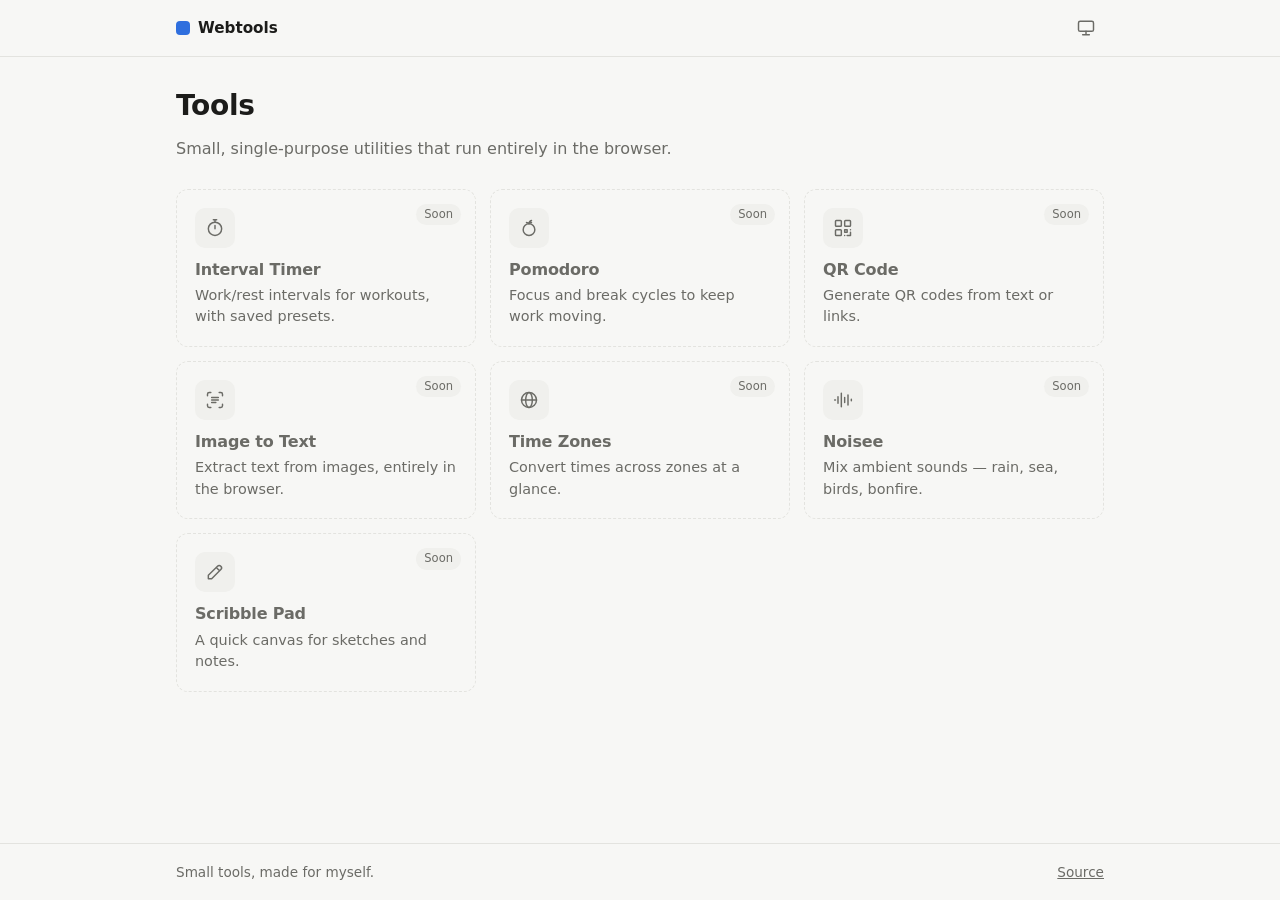
==== docs/index.html @ f3bee762 "setup index.html" ====
<!DOCTYPE html>
<html lang="en">
<head>
  <meta charset="UTF-8">
  <meta name="viewport" content="width=device-width, initial-scale=1.0">
  <title>Webtools</title>
  <link rel="icon" href="assets/favicon.svg" type="image/svg+xml">
  <link rel="stylesheet" href="assets/css/base.css">
  <script src="assets/js/tools.js"></script>
  <script src="assets/js/site.js"></script>
  <style>
    .intro {
      margin-bottom: 28px;
    }

    .intro p {
      margin: 0;
    }

    .tool-grid {
      display: grid;
      grid-template-columns: repeat(auto-fill, minmax(240px, 1fr));
      gap: 14px;
      margin: 0;
      padding: 0;
      list-style: none;
    }

    .tool-card {
      position: relative;
      display: flex;
      flex-direction: column;
      gap: 6px;
      height: 100%;
      padding: 18px;
      background: var(--surface);
      border: 1px solid var(--border);
      border-radius: var(--radius);
      box-shadow: var(--shadow);
      color: var(--text);
      text-decoration: none;
      transition: transform 0.15s ease, box-shadow 0.15s ease, border-color 0.15s ease;
    }

    a.tool-card:hover {
      transform: translateY(-2px);
      box-shadow: var(--shadow-hover);
      border-color: var(--accent);
    }

    .tool-card__icon {
      display: grid;
      place-items: center;
      width: 40px;
      height: 40px;
      margin-bottom: 6px;
      border-radius: 10px;
      background: var(--surface-2);
      color: var(--accent);
    }

    .tool-card__name {
      margin: 0;
      font-size: 1rem;
      font-weight: 600;
    }

    .tool-card__desc {
      margin: 0;
      font-size: 0.9rem;
      color: var(--text-muted);
    }

    .tool-card--soon {
      box-shadow: none;
      background: transparent;
      border-style: dashed;
    }

    .tool-card--soon .tool-card__icon {
      color: var(--text-muted);
    }

    .tool-card--soon .tool-card__name {
      color: var(--text-muted);
    }

    .badge {
      position: absolute;
      top: 14px;
      right: 14px;
      padding: 2px 8px;
      border-radius: 999px;
      background: var(--surface-2);
      color: var(--text-muted);
      font-size: 0.72rem;
      font-weight: 500;
    }
  </style>
</head>
<body>
  <site-header></site-header>

  <main>
    <section class="intro">
      <h1>Tools</h1>
      <p class="muted">Small, single-purpose utilities that run entirely in the browser.</p>
    </section>

    <ul class="tool-grid" id="tool-grid"></ul>
  </main>

  <site-footer></site-footer>

  <script>
    const grid = document.getElementById("tool-grid");

    // Live tools first, keeping registry order within each group.
    const tools = [...TOOLS].sort((a, b) => (a.status === "live" ? 0 : 1) - (b.status === "live" ? 0 : 1));

    grid.innerHTML = tools
      .map((tool) => {
        const live = tool.status === "live";
        const tag = live ? "a" : "div";
        const attrs = live ? `href="${Site.toolUrl(tool.slug)}"` : 'aria-disabled="true"';
        return `
          <li>
            <${tag} class="tool-card${live ? "" : " tool-card--soon"}" ${attrs}>
              <span class="tool-card__icon">${Site.svg(tool.icon)}</span>
              <h2 class="tool-card__name">${tool.name}</h2>
              <p class="tool-card__desc">${tool.desc}</p>
              ${live ? "" : '<span class="badge">Soon</span>'}
            </${tag}>
          </li>`;
      })
      .join("");
  </script>
</body>
</html>
---- docs/assets/css/base.css ----
/*
 * Base styles shared by every page: tokens, light/dark themes,
 * layout, header/footer, and common controls.
 * Tool-specific styles go in the tool's own folder.
 */

/* ---------- Tokens ---------- */

:root {
  color-scheme: light;

  --bg: #f7f7f5;
  --surface: #ffffff;
  --surface-2: #f0f0ed;
  --border: #e3e3df;
  --text: #1c1c1a;
  --text-muted: #6b6b66;
  --accent: #2f6fde;
  --accent-text: #ffffff;
  --danger: #d0453a;
  --success: #2e9c5a;
  --shadow: 0 1px 2px rgb(0 0 0 / 0.04), 0 4px 16px rgb(0 0 0 / 0.04);
  --shadow-hover: 0 2px 4px rgb(0 0 0 / 0.05), 0 10px 28px rgb(0 0 0 / 0.08);

  --font: system-ui, -apple-system, "Segoe UI", Roboto, sans-serif;
  --mono: ui-monospace, "SF Mono", Menlo, Consolas, monospace;
  --radius: 12px;
  --radius-sm: 8px;
  --page-width: 960px;
  --gutter: 16px;
}

@media (prefers-color-scheme: dark) {
  :root:not([data-theme="light"]) {
    color-scheme: dark;
    --bg: #141413;
    --surface: #1d1d1b;
    --surface-2: #262624;
    --border: #2f2f2c;
    --text: #ececea;
    --text-muted: #9a9a94;
    --accent: #6b9bf0;
    --accent-text: #0f1420;
    --danger: #ef6a5f;
    --success: #4cc27c;
    --shadow: 0 1px 2px rgb(0 0 0 / 0.3);
    --shadow-hover: 0 2px 4px rgb(0 0 0 / 0.3), 0 10px 28px rgb(0 0 0 / 0.35);
  }
}

:root[data-theme="dark"] {
  color-scheme: dark;
  --bg: #141413;
  --surface: #1d1d1b;
  --surface-2: #262624;
  --border: #2f2f2c;
  --text: #ececea;
  --text-muted: #9a9a94;
  --accent: #6b9bf0;
  --accent-text: #0f1420;
  --danger: #ef6a5f;
  --success: #4cc27c;
  --shadow: 0 1px 2px rgb(0 0 0 / 0.3);
  --shadow-hover: 0 2px 4px rgb(0 0 0 / 0.3), 0 10px 28px rgb(0 0 0 / 0.35);
}

/* ---------- Reset & page ---------- */

*,
*::before,
*::after {
  box-sizing: border-box;
}

html {
  -webkit-text-size-adjust: 100%;
}

body {
  margin: 0;
  min-height: 100vh;
  min-height: 100dvh;
  display: flex;
  flex-direction: column;
  background: var(--bg);
  color: var(--text);
  font: 16px/1.5 var(--font);
  -webkit-font-smoothing: antialiased;
}

main {
  flex: 1;
  width: 100%;
  max-width: var(--page-width);
  margin: 0 auto;
  padding: 32px var(--gutter) 48px;
}

h1,
h2,
h3 {
  line-height: 1.2;
  margin: 0 0 0.5em;
  letter-spacing: -0.01em;
}

h1 {
  font-size: 1.75rem;
  font-weight: 650;
}

a {
  color: var(--accent);
}

svg {
  width: 20px;
  height: 20px;
  fill: none;
  stroke: currentColor;
  stroke-width: 1.75;
  stroke-linecap: round;
  stroke-linejoin: round;
  flex-shrink: 0;
}

.muted {
  color: var(--text-muted);
}

/* ---------- Header ---------- */

site-header {
  display: block;
  min-height: 57px; /* reserve space before the element upgrades */
  border-bottom: 1px solid var(--border);
  background: var(--bg);
}

.site-header__inner {
  max-width: var(--page-width);
  margin: 0 auto;
  padding: 10px var(--gutter);
  display: flex;
  align-items: center;
  justify-content: space-between;
  gap: 12px;
}

.crumbs {
  display: flex;
  align-items: center;
  gap: 10px;
  min-width: 0;
  font-size: 0.95rem;
}

.brand {
  display: inline-flex;
  align-items: center;
  gap: 8px;
  color: var(--text);
  font-weight: 650;
  text-decoration: none;
  white-space: nowrap;
}

.brand__mark {
  width: 14px;
  height: 14px;
  border-radius: 4px;
  background: var(--accent);
}

.crumbs__sep {
  color: var(--border);
}

.crumbs__current {
  color: var(--text-muted);
  white-space: nowrap;
  overflow: hidden;
  text-overflow: ellipsis;
}

/* ---------- Footer ---------- */

site-footer {
  display: block;
  border-top: 1px solid var(--border);
  font-size: 0.85rem;
  color: var(--text-muted);
}

.site-footer__inner {
  max-width: var(--page-width);
  margin: 0 auto;
  padding: 18px var(--gutter);
  display: flex;
  justify-content: space-between;
  gap: 12px;
}

.site-footer__inner a {
  color: inherit;
}

.site-footer__inner a:hover {
  color: var(--text);
}

/* ---------- Controls ---------- */

button,
input,
select,
textarea {
  font: inherit;
  color: inherit;
}

.btn {
  display: inline-flex;
  align-items: center;
  justify-content: center;
  gap: 6px;
  padding: 8px 14px;
  border: 1px solid var(--border);
  border-radius: var(--radius-sm);
  background: var(--surface);
  cursor: pointer;
  transition: background 0.15s, border-color 0.15s;
}

.btn:hover {
  background: var(--surface-2);
}

.btn--primary {
  background: var(--accent);
  border-color: var(--accent);
  color: var(--accent-text);
}

.btn--primary:hover {
  background: var(--accent);
  filter: brightness(1.08);
}

.btn--danger {
  color: var(--danger);
}

.icon-btn {
  display: inline-grid;
  place-items: center;
  width: 36px;
  height: 36px;
  padding: 0;
  border: 1px solid transparent;
  border-radius: var(--radius-sm);
  background: transparent;
  color: var(--text-muted);
  cursor: pointer;
}

.icon-btn:hover {
  background: var(--surface-2);
  color: var(--text);
}

.input,
.select,
.textarea {
  padding: 8px 12px;
  border: 1px solid var(--border);
  border-radius: var(--radius-sm);
  background: var(--surface);
}

.input:focus,
.select:focus,
.textarea:focus {
  outline: none;
  border-color: var(--accent);
}

:focus-visible {
  outline: 2px solid var(--accent);
  outline-offset: 2px;
}

.card {
  background: var(--surface);
  border: 1px solid var(--border);
  border-radius: var(--radius);
  padding: 20px;
}

@media (prefers-reduced-motion: reduce) {
  *,
  *::before,
  *::after {
    transition: none !important;
    animation: none !important;
  }
}
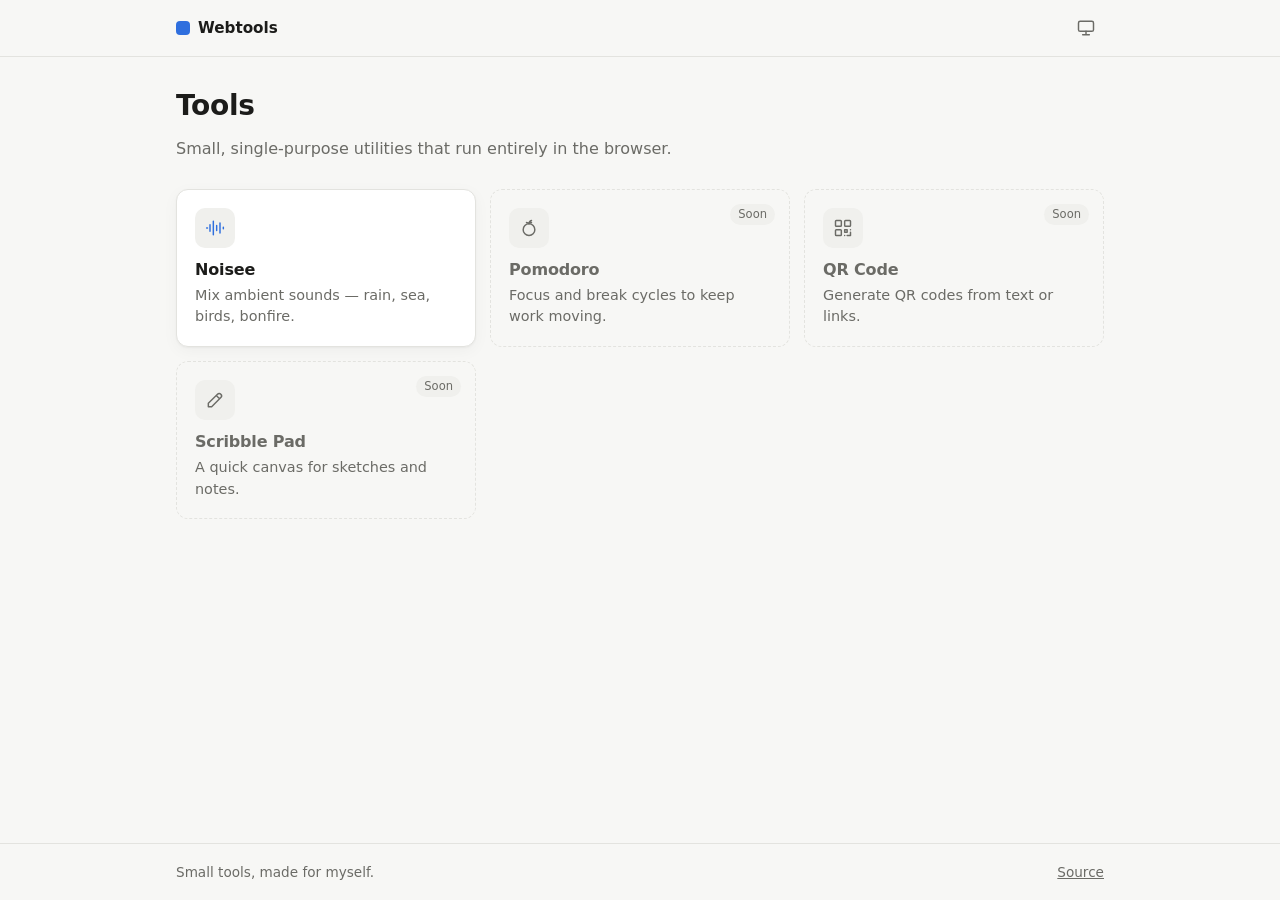
==== commit 473b53c0: "added noisee" ====
--- a/docs/index.html
+++ b/docs/index.html
@@ -9,14 +9,6 @@
   <script src="assets/js/tools.js"></script>
   <script src="assets/js/site.js"></script>
   <style>
-    .intro {
-      margin-bottom: 28px;
-    }
-
-    .intro p {
-      margin: 0;
-    }
-
     .tool-grid {
       display: grid;
       grid-template-columns: repeat(auto-fill, minmax(240px, 1fr));
--- a/docs/assets/css/base.css
+++ b/docs/assets/css/base.css
@@ -128,6 +128,15 @@
   color: var(--text-muted);
 }
 
+/* Page title + one-line description at the top of <main>. */
+.intro {
+  margin-bottom: 28px;
+}
+
+.intro p {
+  margin: 0;
+}
+
 /* ---------- Header ---------- */
 
 site-header {
@@ -251,6 +260,12 @@
   color: var(--danger);
 }
 
+.btn:disabled {
+  opacity: 0.5;
+  cursor: not-allowed;
+  filter: none;
+}
+
 .icon-btn {
   display: inline-grid;
   place-items: center;
@@ -285,6 +300,11 @@
   border-color: var(--accent);
 }
 
+input[type="range"] {
+  accent-color: var(--accent);
+  cursor: pointer;
+}
+
 :focus-visible {
   outline: 2px solid var(--accent);
   outline-offset: 2px;
